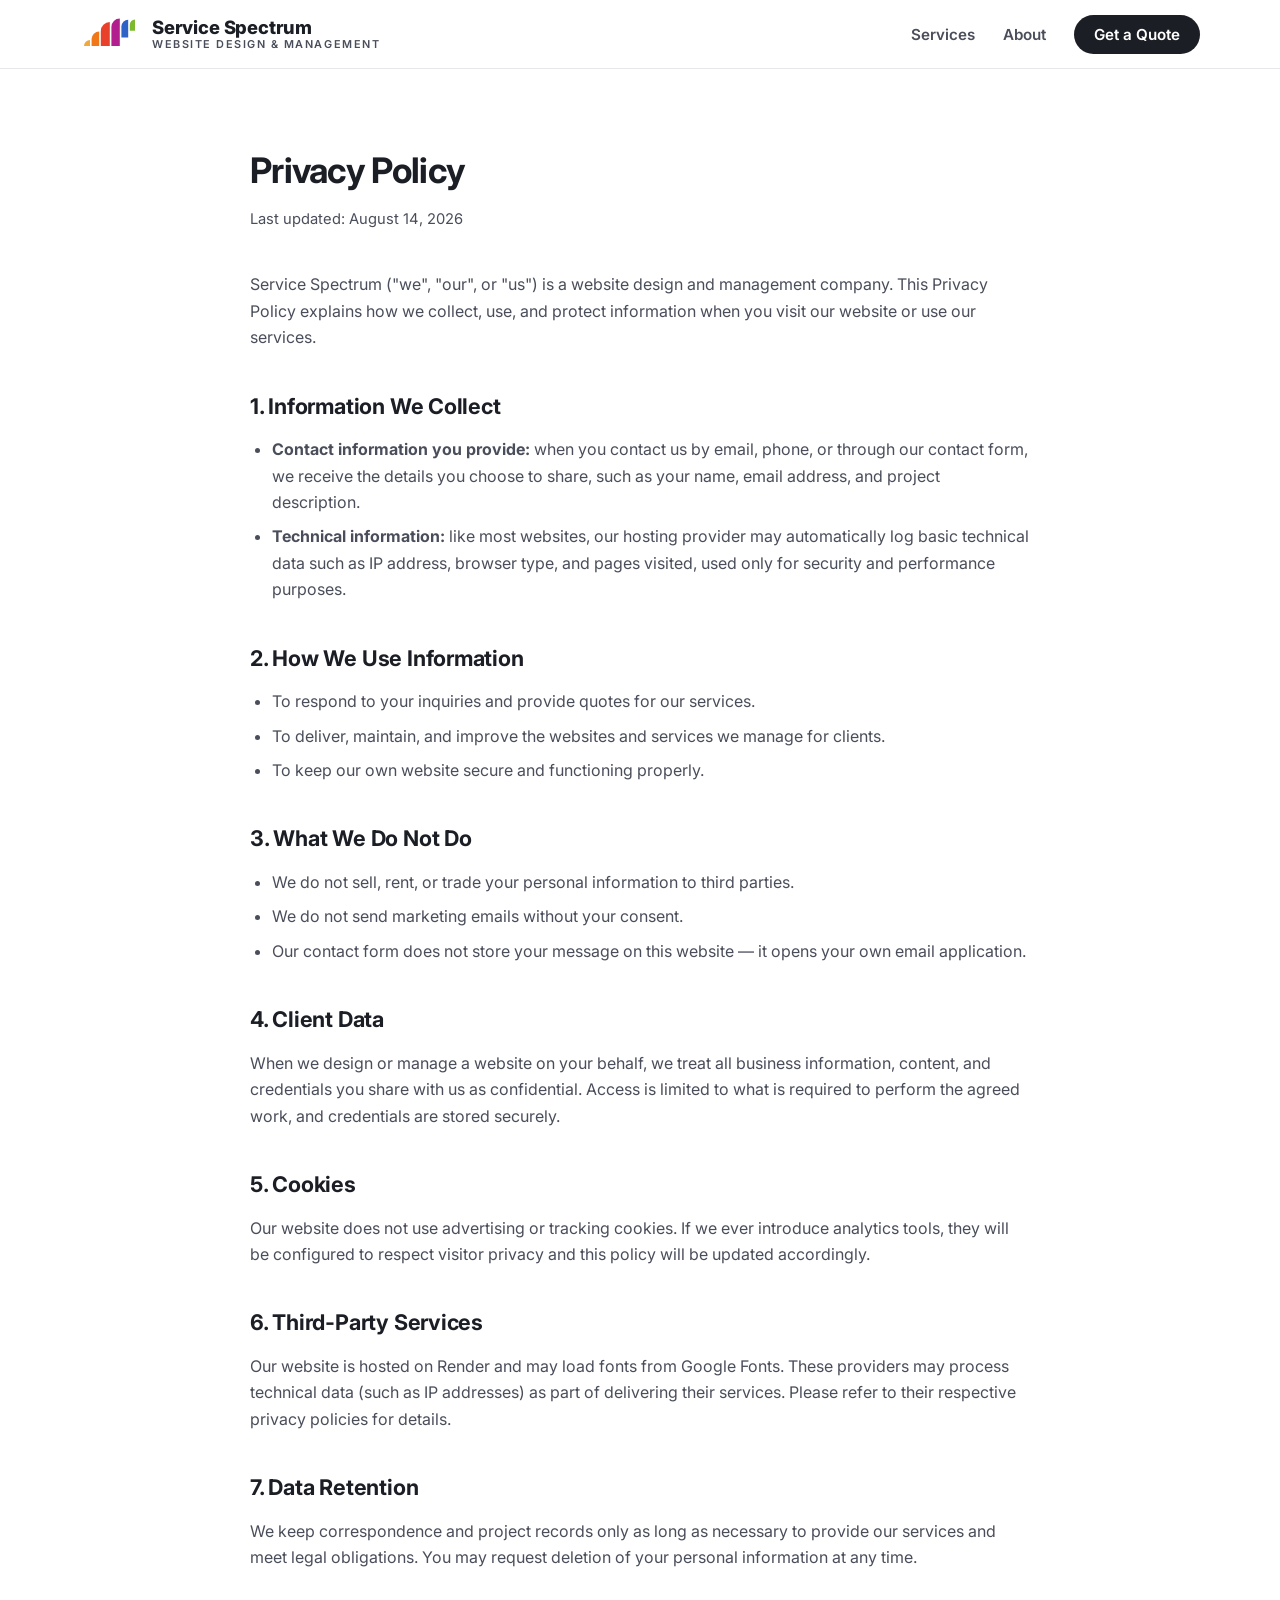
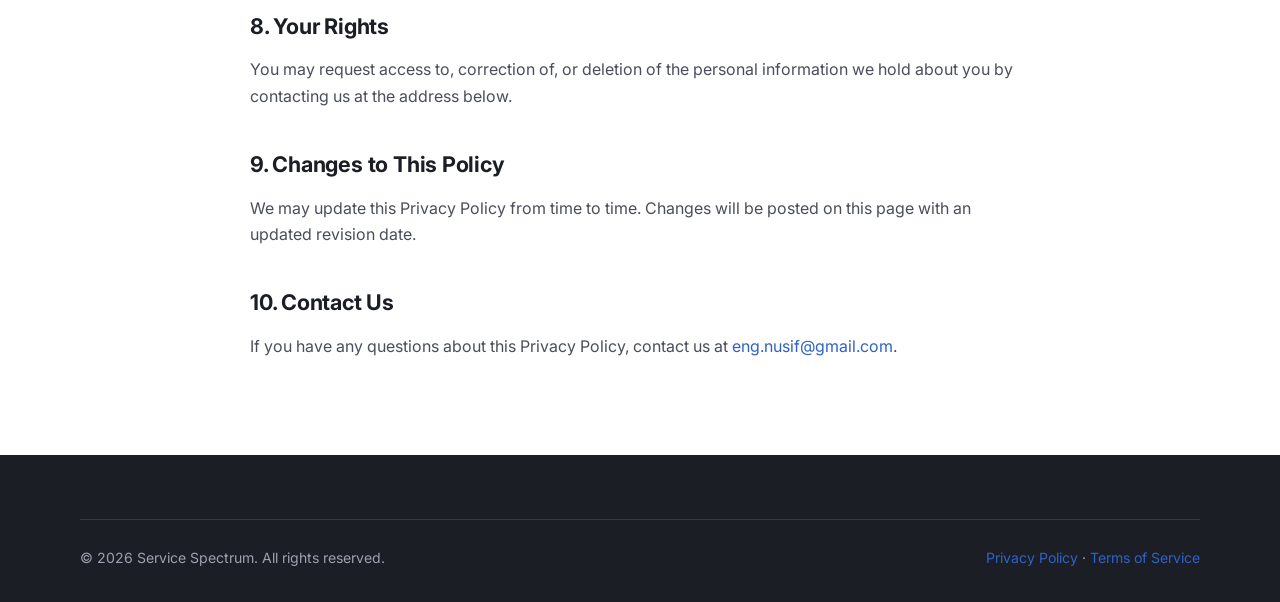
==== privacy.html @ cb5400c9 "Service Spectrum website: design, content, legal pages, Render config Co-Authored-By: Claude Fable 5" ====
<!DOCTYPE html>
<html lang="en">
<head>
  <meta charset="UTF-8">
  <meta name="viewport" content="width=device-width, initial-scale=1.0">
  <title>Privacy Policy — Service Spectrum</title>
  <meta name="description" content="Privacy Policy for Service Spectrum, a website design and management company.">
  <link rel="icon" type="image/svg+xml" href="assets/logo.svg">
  <link rel="preconnect" href="https://fonts.googleapis.com">
  <link rel="preconnect" href="https://fonts.gstatic.com" crossorigin>
  <link href="https://fonts.googleapis.com/css2?family=Inter:wght@400;500;600;700;800&display=swap" rel="stylesheet">
  <link rel="stylesheet" href="css/style.css">
</head>
<body>

<header class="site-header">
  <nav class="nav container" aria-label="Main navigation">
    <a class="brand" href="index.html">
      <img src="assets/logo.svg" alt="Service Spectrum logo">
      <span class="brand-name">Service Spectrum<span>Website Design &amp; Management</span></span>
    </a>
    <ul class="nav-links">
      <li><a href="index.html#services">Services</a></li>
      <li><a href="index.html#about">About</a></li>
      <li><a class="nav-cta" href="index.html#contact">Get a Quote</a></li>
    </ul>
  </nav>
</header>

<main class="container legal">
  <h1>Privacy Policy</h1>
  <p class="updated">Last updated: August 14, 2026</p>

  <p>Service Spectrum ("we", "our", or "us") is a website design and management company. This Privacy Policy explains how we collect, use, and protect information when you visit our website or use our services.</p>

  <h2>1. Information We Collect</h2>
  <ul>
    <li><strong>Contact information you provide:</strong> when you contact us by email, phone, or through our contact form, we receive the details you choose to share, such as your name, email address, and project description.</li>
    <li><strong>Technical information:</strong> like most websites, our hosting provider may automatically log basic technical data such as IP address, browser type, and pages visited, used only for security and performance purposes.</li>
  </ul>

  <h2>2. How We Use Information</h2>
  <ul>
    <li>To respond to your inquiries and provide quotes for our services.</li>
    <li>To deliver, maintain, and improve the websites and services we manage for clients.</li>
    <li>To keep our own website secure and functioning properly.</li>
  </ul>

  <h2>3. What We Do Not Do</h2>
  <ul>
    <li>We do not sell, rent, or trade your personal information to third parties.</li>
    <li>We do not send marketing emails without your consent.</li>
    <li>Our contact form does not store your message on this website — it opens your own email application.</li>
  </ul>

  <h2>4. Client Data</h2>
  <p>When we design or manage a website on your behalf, we treat all business information, content, and credentials you share with us as confidential. Access is limited to what is required to perform the agreed work, and credentials are stored securely.</p>

  <h2>5. Cookies</h2>
  <p>Our website does not use advertising or tracking cookies. If we ever introduce analytics tools, they will be configured to respect visitor privacy and this policy will be updated accordingly.</p>

  <h2>6. Third-Party Services</h2>
  <p>Our website is hosted on Render and may load fonts from Google Fonts. These providers may process technical data (such as IP addresses) as part of delivering their services. Please refer to their respective privacy policies for details.</p>

  <h2>7. Data Retention</h2>
  <p>We keep correspondence and project records only as long as necessary to provide our services and meet legal obligations. You may request deletion of your personal information at any time.</p>

  <h2>8. Your Rights</h2>
  <p>You may request access to, correction of, or deletion of the personal information we hold about you by contacting us at the address below.</p>

  <h2>9. Changes to This Policy</h2>
  <p>We may update this Privacy Policy from time to time. Changes will be posted on this page with an updated revision date.</p>

  <h2>10. Contact Us</h2>
  <p>If you have any questions about this Privacy Policy, contact us at <a href="mailto:eng.nusif@gmail.com">eng.nusif@gmail.com</a>.</p>
</main>

<footer class="site-footer">
  <div class="container">
    <div class="footer-bottom">
      <span>© <span id="year">2026</span> Service Spectrum. All rights reserved.</span>
      <span><a href="privacy.html">Privacy Policy</a> · <a href="terms.html">Terms of Service</a></span>
    </div>
  </div>
</footer>

<script src="js/main.js"></script>
</body>
</html>
---- css/style.css ----
/* ============================================
   Service Spectrum — Website Design & Management
   ============================================ */

:root {
  --gold: #F2A93B;
  --orange: #F07818;
  --red: #E8402A;
  --magenta: #B21E8E;
  --blue: #2E62C6;
  --green: #7CB92C;

  --ink: #1C1E26;
  --ink-soft: #4A4E5A;
  --paper: #FFFFFF;
  --paper-soft: #F6F7F9;
  --line: #E5E7EC;

  --radius: 14px;
  --shadow: 0 10px 30px rgba(28, 30, 38, 0.08);
  --shadow-lg: 0 20px 50px rgba(28, 30, 38, 0.14);

  --font: "Inter", "Segoe UI", -apple-system, BlinkMacSystemFont, "Helvetica Neue", Arial, sans-serif;
}

* { margin: 0; padding: 0; box-sizing: border-box; }

html { scroll-behavior: smooth; }

body {
  font-family: var(--font);
  color: var(--ink);
  background: var(--paper);
  line-height: 1.65;
  -webkit-font-smoothing: antialiased;
}

img, svg { max-width: 100%; display: block; }

a { color: var(--blue); text-decoration: none; }
a:hover { text-decoration: underline; }

.container {
  width: min(1120px, 92%);
  margin-inline: auto;
}

/* ---------- Header ---------- */
.site-header {
  position: sticky;
  top: 0;
  z-index: 50;
  background: rgba(255, 255, 255, 0.92);
  backdrop-filter: blur(10px);
  border-bottom: 1px solid var(--line);
}

.nav {
  display: flex;
  align-items: center;
  justify-content: space-between;
  padding: 14px 0;
}

.brand {
  display: flex;
  align-items: center;
  gap: 12px;
  text-decoration: none !important;
}

.brand img { height: 40px; width: auto; }

.brand-name {
  font-weight: 800;
  font-size: 1.15rem;
  color: var(--ink);
  letter-spacing: -0.01em;
  line-height: 1.15;
}

.brand-name span { display: block; font-size: 0.68rem; font-weight: 600; color: var(--ink-soft); letter-spacing: 0.14em; text-transform: uppercase; }

.nav-links {
  display: flex;
  align-items: center;
  gap: clamp(14px, 2.5vw, 28px);
  list-style: none;
}

.nav-links a {
  color: var(--ink-soft);
  font-weight: 600;
  font-size: 0.95rem;
}

.nav-links a:hover { color: var(--ink); text-decoration: none; }

.nav-cta {
  background: var(--ink);
  color: #fff !important;
  padding: 10px 20px;
  border-radius: 999px;
  white-space: nowrap;
  transition: background 0.2s ease;
}

.nav-cta:hover { background: var(--red); }

.nav-toggle {
  display: none;
  background: none;
  border: 0;
  cursor: pointer;
  padding: 8px;
}

.nav-toggle span {
  display: block;
  width: 24px;
  height: 2.5px;
  background: var(--ink);
  margin: 5px 0;
  border-radius: 2px;
  transition: transform 0.25s ease, opacity 0.25s ease;
}

/* ---------- Hero ---------- */
.hero {
  padding: 96px 0 80px;
  background:
    radial-gradient(60% 80% at 85% 10%, rgba(178, 30, 142, 0.07), transparent 60%),
    radial-gradient(50% 70% at 10% 90%, rgba(46, 98, 198, 0.07), transparent 60%),
    var(--paper);
  overflow: hidden;
}

.hero-grid {
  display: grid;
  grid-template-columns: 1.15fr 0.85fr;
  gap: 56px;
  align-items: center;
}

.eyebrow {
  display: inline-block;
  font-size: 0.78rem;
  font-weight: 700;
  letter-spacing: 0.16em;
  text-transform: uppercase;
  color: var(--red);
  margin-bottom: 18px;
}

.hero h1 {
  font-size: clamp(2.2rem, 4.6vw, 3.5rem);
  line-height: 1.12;
  letter-spacing: -0.03em;
  font-weight: 800;
  margin-bottom: 22px;
}

.spectrum-text {
  background: linear-gradient(90deg, var(--gold), var(--orange), var(--red), var(--magenta), var(--blue), var(--green));
  -webkit-background-clip: text;
  background-clip: text;
  color: transparent;
}

.hero p.lead {
  font-size: 1.15rem;
  color: var(--ink-soft);
  max-width: 34em;
  margin-bottom: 34px;
}

.btn-row { display: flex; flex-wrap: wrap; gap: 14px; }

.btn {
  display: inline-block;
  font-weight: 700;
  font-size: 1rem;
  padding: 14px 30px;
  border-radius: 999px;
  transition: transform 0.15s ease, box-shadow 0.15s ease, background 0.2s ease;
  text-decoration: none !important;
}

.btn-primary {
  background: var(--ink);
  color: #fff;
  box-shadow: var(--shadow);
}

.btn-primary:hover { background: var(--red); transform: translateY(-2px); box-shadow: var(--shadow-lg); }

.btn-ghost {
  border: 2px solid var(--line);
  color: var(--ink);
}

.btn-ghost:hover { border-color: var(--ink); transform: translateY(-2px); }

.hero-art { display: flex; justify-content: center; }
.hero-art img { width: min(380px, 80%); filter: drop-shadow(0 24px 40px rgba(28, 30, 38, 0.14)); }

/* Spectrum divider bar */
.spectrum-bar {
  height: 6px;
  background: linear-gradient(90deg, var(--gold), var(--orange), var(--red), var(--magenta), var(--blue), var(--green));
}

/* ---------- Sections ---------- */
section { padding: 88px 0; }

.section-head { max-width: 640px; margin-bottom: 52px; }

.section-head h2 {
  font-size: clamp(1.7rem, 3vw, 2.4rem);
  letter-spacing: -0.02em;
  font-weight: 800;
  margin-bottom: 14px;
}

.section-head p { color: var(--ink-soft); font-size: 1.06rem; }

.alt { background: var(--paper-soft); }

/* ---------- Services ---------- */
.card-grid {
  display: grid;
  grid-template-columns: repeat(3, 1fr);
  gap: 26px;
}

.card {
  background: var(--paper);
  border: 1px solid var(--line);
  border-radius: var(--radius);
  padding: 32px 28px;
  transition: transform 0.2s ease, box-shadow 0.2s ease;
  border-top: 4px solid var(--accent, var(--red));
}

.card:hover { transform: translateY(-5px); box-shadow: var(--shadow-lg); }

.card .icon {
  width: 52px;
  height: 52px;
  border-radius: 12px;
  display: grid;
  place-items: center;
  margin-bottom: 20px;
  background: color-mix(in srgb, var(--accent, var(--red)) 12%, white);
}

.card .icon svg { width: 26px; height: 26px; stroke: var(--accent, var(--red)); }

.card h3 { font-size: 1.18rem; margin-bottom: 10px; letter-spacing: -0.01em; }

.card p { color: var(--ink-soft); font-size: 0.97rem; }

.c-gold    { --accent: var(--gold); }
.c-orange  { --accent: var(--orange); }
.c-red     { --accent: var(--red); }
.c-magenta { --accent: var(--magenta); }
.c-blue    { --accent: var(--blue); }
.c-green   { --accent: var(--green); }

/* ---------- Process ---------- */
.steps {
  display: grid;
  grid-template-columns: repeat(4, 1fr);
  gap: 26px;
  counter-reset: step;
}

.step {
  position: relative;
  background: var(--paper);
  border: 1px solid var(--line);
  border-radius: var(--radius);
  padding: 30px 26px 26px;
}

.step::before {
  counter-increment: step;
  content: counter(step, decimal-leading-zero);
  display: block;
  font-size: 2rem;
  font-weight: 800;
  letter-spacing: -0.03em;
  background: linear-gradient(120deg, var(--orange), var(--magenta));
  -webkit-background-clip: text;
  background-clip: text;
  color: transparent;
  margin-bottom: 12px;
}

.step h3 { font-size: 1.08rem; margin-bottom: 8px; }
.step p { color: var(--ink-soft); font-size: 0.94rem; }

/* ---------- About ---------- */
.about-grid {
  display: grid;
  grid-template-columns: 1fr 1fr;
  gap: 56px;
  align-items: center;
}

.about-grid h2 { font-size: clamp(1.7rem, 3vw, 2.3rem); letter-spacing: -0.02em; margin-bottom: 16px; }
.about-grid p { color: var(--ink-soft); margin-bottom: 16px; }

.stat-row {
  display: grid;
  grid-template-columns: repeat(3, 1fr);
  gap: 18px;
  margin-top: 30px;
}

.stat {
  background: var(--paper-soft);
  border-radius: var(--radius);
  padding: 20px;
  text-align: center;
}

.stat b { display: block; font-size: 1.7rem; font-weight: 800; letter-spacing: -0.02em; }
.stat span { font-size: 0.85rem; color: var(--ink-soft); }

.value-list { list-style: none; display: grid; gap: 14px; }

.value-list li {
  background: var(--paper);
  border: 1px solid var(--line);
  border-radius: var(--radius);
  padding: 18px 22px;
  display: flex;
  gap: 14px;
  align-items: flex-start;
  box-shadow: var(--shadow);
}

.value-list .dot {
  flex: none;
  width: 12px;
  height: 12px;
  border-radius: 50%;
  margin-top: 7px;
}

.value-list b { display: block; margin-bottom: 2px; }
.value-list p { font-size: 0.93rem; color: var(--ink-soft); margin: 0; }

/* ---------- Insights / content ---------- */
.insight-grid {
  display: grid;
  grid-template-columns: repeat(3, 1fr);
  gap: 26px;
}

.insight {
  background: var(--paper);
  border: 1px solid var(--line);
  border-radius: var(--radius);
  overflow: hidden;
  display: flex;
  flex-direction: column;
  transition: transform 0.2s ease, box-shadow 0.2s ease;
}

.insight:hover { transform: translateY(-5px); box-shadow: var(--shadow-lg); }

.insight .banner { height: 8px; }

.insight-body { padding: 28px 26px; }

.insight h3 { font-size: 1.12rem; margin-bottom: 10px; letter-spacing: -0.01em; }
.insight p { color: var(--ink-soft); font-size: 0.95rem; }

/* ---------- Contact ---------- */
.contact-grid {
  display: grid;
  grid-template-columns: 1fr 1.1fr;
  gap: 56px;
}

.contact-info h2 { font-size: clamp(1.7rem, 3vw, 2.3rem); margin-bottom: 14px; letter-spacing: -0.02em; }
.contact-info > p { color: var(--ink-soft); margin-bottom: 28px; }

.contact-lines { list-style: none; display: grid; gap: 16px; }

.contact-lines li {
  display: flex;
  align-items: center;
  gap: 14px;
  font-weight: 600;
}

.contact-lines .badge {
  flex: none;
  width: 44px;
  height: 44px;
  border-radius: 12px;
  display: grid;
  place-items: center;
  background: var(--paper-soft);
}

.contact-lines .badge svg { width: 20px; height: 20px; stroke: var(--ink); }

.contact-lines small { display: block; font-weight: 500; color: var(--ink-soft); }

.contact-form {
  background: var(--paper);
  border: 1px solid var(--line);
  border-radius: var(--radius);
  padding: 36px;
  box-shadow: var(--shadow);
}

.form-row { display: grid; grid-template-columns: 1fr 1fr; gap: 16px; }

.contact-form label {
  display: block;
  font-size: 0.86rem;
  font-weight: 700;
  margin: 0 0 6px;
}

.contact-form input,
.contact-form textarea {
  width: 100%;
  font: inherit;
  padding: 13px 15px;
  border: 1.5px solid var(--line);
  border-radius: 10px;
  margin-bottom: 18px;
  background: var(--paper);
  color: var(--ink);
  transition: border-color 0.15s ease;
}

.contact-form input:focus,
.contact-form textarea:focus {
  outline: none;
  border-color: var(--blue);
}

.contact-form textarea { resize: vertical; min-height: 130px; }

.form-note { font-size: 0.85rem; color: var(--ink-soft); margin-top: 14px; }

/* ---------- Footer ---------- */
.site-footer {
  background: var(--ink);
  color: #C9CBD3;
  padding: 64px 0 32px;
}

.footer-grid {
  display: grid;
  grid-template-columns: 1.4fr 1fr 1fr 1fr;
  gap: 40px;
  margin-bottom: 44px;
}

.site-footer .brand-name { color: #fff; }
.site-footer .brand-name span { color: #9DA1AD; }

.footer-grid p { font-size: 0.92rem; margin-top: 14px; max-width: 30em; }

.footer-grid h4 {
  color: #fff;
  font-size: 0.85rem;
  text-transform: uppercase;
  letter-spacing: 0.12em;
  margin-bottom: 16px;
}

.footer-grid ul { list-style: none; display: grid; gap: 10px; }

.footer-grid a { color: #C9CBD3; font-size: 0.95rem; }
.footer-grid a:hover { color: #fff; }

.footer-bottom {
  border-top: 1px solid rgba(255, 255, 255, 0.12);
  padding-top: 26px;
  display: flex;
  flex-wrap: wrap;
  gap: 12px;
  justify-content: space-between;
  font-size: 0.88rem;
  color: #9DA1AD;
}

/* ---------- Legal pages ---------- */
.legal {
  padding: 72px 0 96px;
  max-width: 780px;
}

.legal h1 { font-size: 2.2rem; letter-spacing: -0.02em; margin-bottom: 8px; }
.legal .updated { color: var(--ink-soft); font-size: 0.92rem; margin-bottom: 40px; }
.legal h2 { font-size: 1.35rem; margin: 38px 0 12px; letter-spacing: -0.01em; }
.legal p, .legal li { color: var(--ink-soft); }
.legal ul { padding-left: 22px; margin: 12px 0; }
.legal li { margin-bottom: 8px; }

/* ---------- Reveal animation ---------- */
.reveal { opacity: 0; transform: translateY(24px); transition: opacity 0.6s ease, transform 0.6s ease; }
.reveal.visible { opacity: 1; transform: none; }

@media (prefers-reduced-motion: reduce) {
  html { scroll-behavior: auto; }
  .reveal { opacity: 1; transform: none; transition: none; }
}

/* ---------- Responsive ---------- */
@media (max-width: 960px) {
  .hero-grid, .about-grid, .contact-grid { grid-template-columns: 1fr; gap: 44px; }
  .hero { padding: 64px 0 56px; }
  .hero-art { order: -1; }
  .hero-art img { width: min(280px, 70%); }
  .card-grid, .insight-grid { grid-template-columns: 1fr 1fr; }
  .steps { grid-template-columns: 1fr 1fr; }
  .footer-grid { grid-template-columns: 1fr 1fr; }
}

@media (max-width: 640px) {
  .nav-links {
    position: absolute;
    top: 100%;
    left: 0;
    right: 0;
    background: var(--paper);
    border-bottom: 1px solid var(--line);
    flex-direction: column;
    align-items: flex-start;
    padding: 20px 5%;
    gap: 18px;
    display: none;
  }

  .nav-links.open { display: flex; }

  .nav-toggle { display: block; }

  .card-grid, .insight-grid, .steps, .form-row, .stat-row { grid-template-columns: 1fr; }

  section { padding: 64px 0; }
}
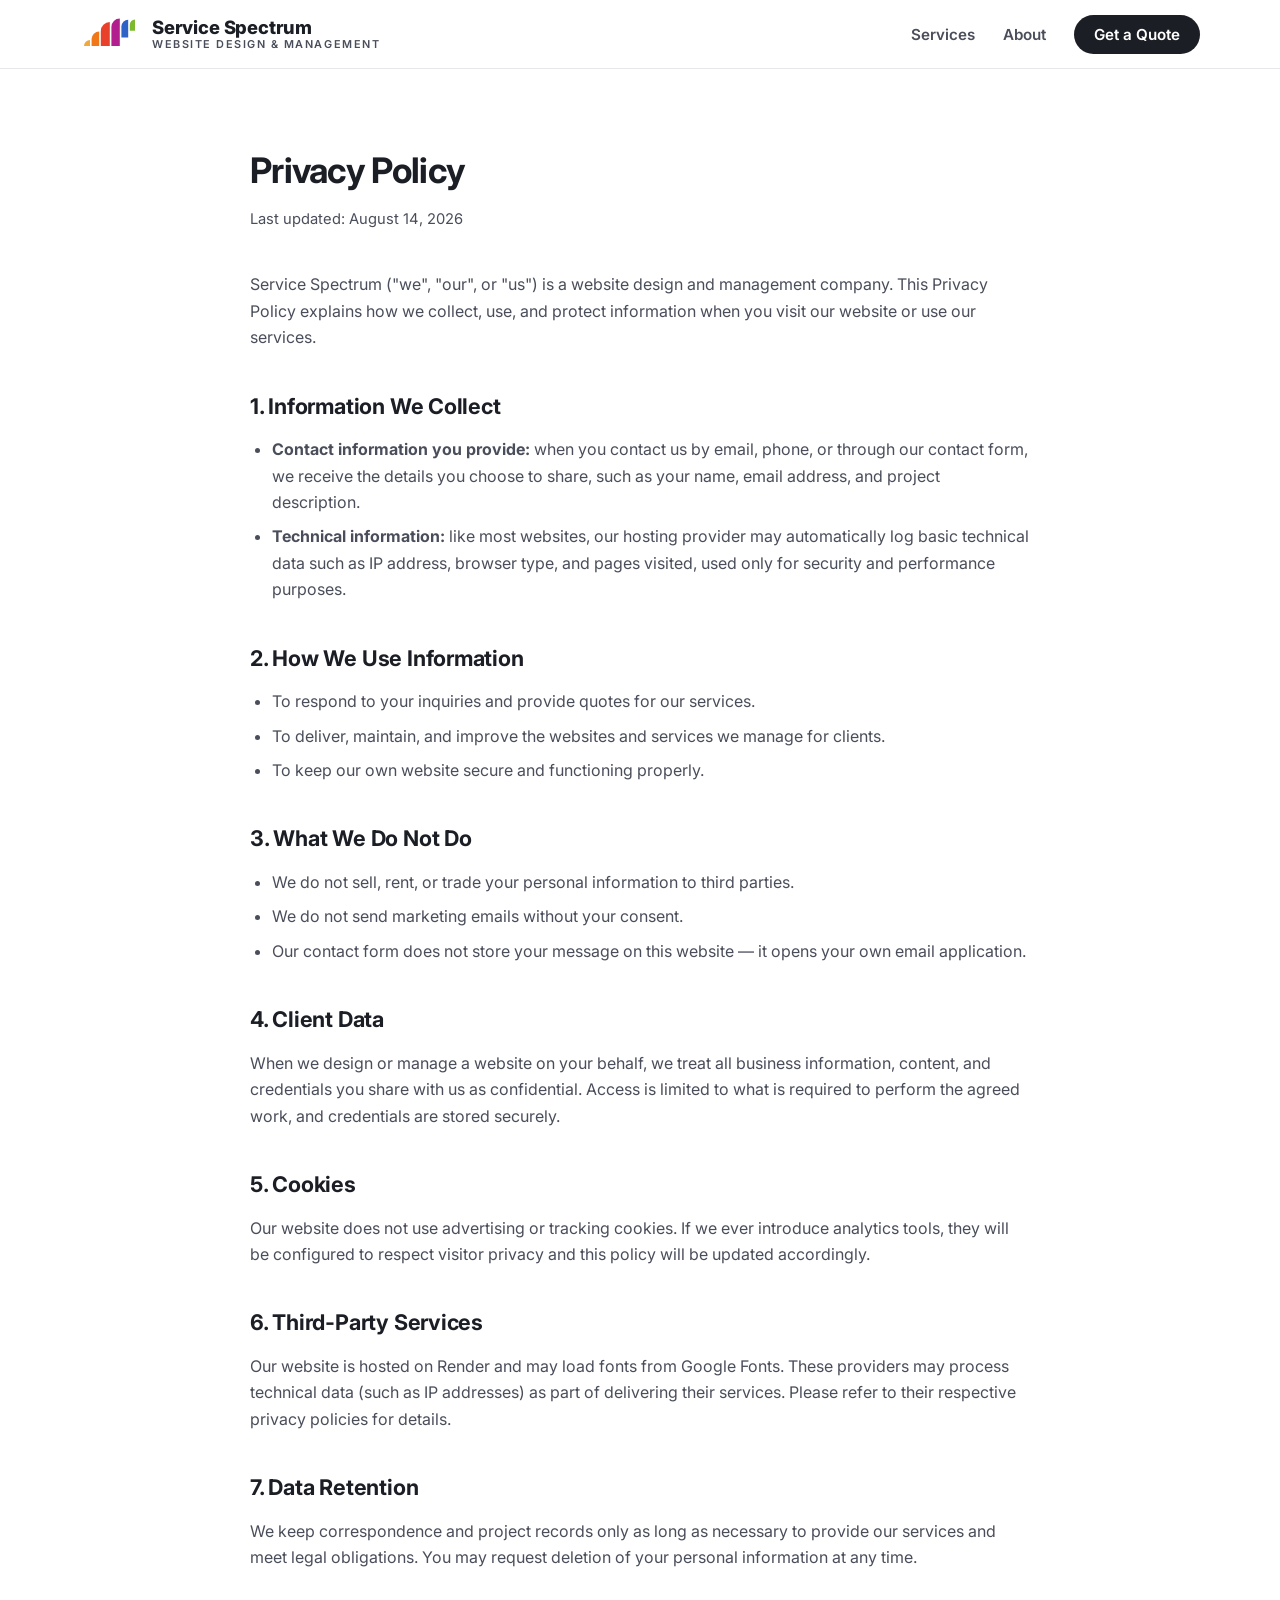
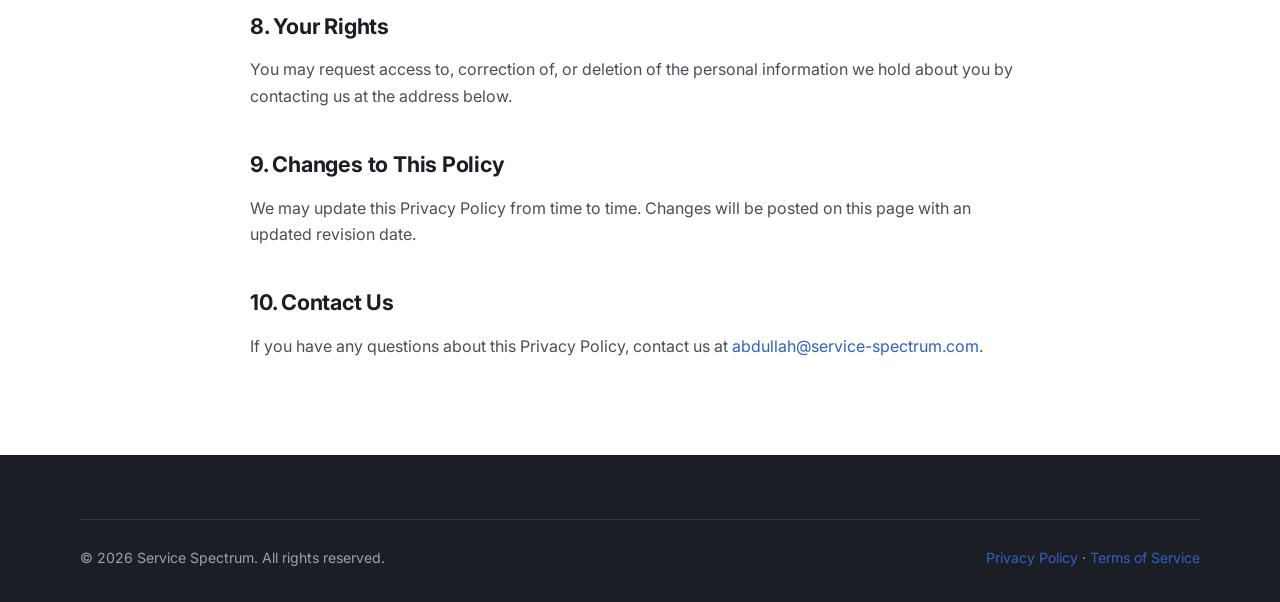
==== commit 83df57ce: "Update contact email and phone number Co-Authored-By: Claude Fable 5 <noreply@anthropic.com>" ====
--- a/privacy.html
+++ b/privacy.html
@@ -72,7 +72,7 @@
   <p>We may update this Privacy Policy from time to time. Changes will be posted on this page with an updated revision date.</p>
 
   <h2>10. Contact Us</h2>
-  <p>If you have any questions about this Privacy Policy, contact us at <a href="mailto:eng.nusif@gmail.com">eng.nusif@gmail.com</a>.</p>
+  <p>If you have any questions about this Privacy Policy, contact us at <a href="mailto:abdullah@service-spectrum.com">abdullah@service-spectrum.com</a>.</p>
 </main>
 
 <footer class="site-footer">
